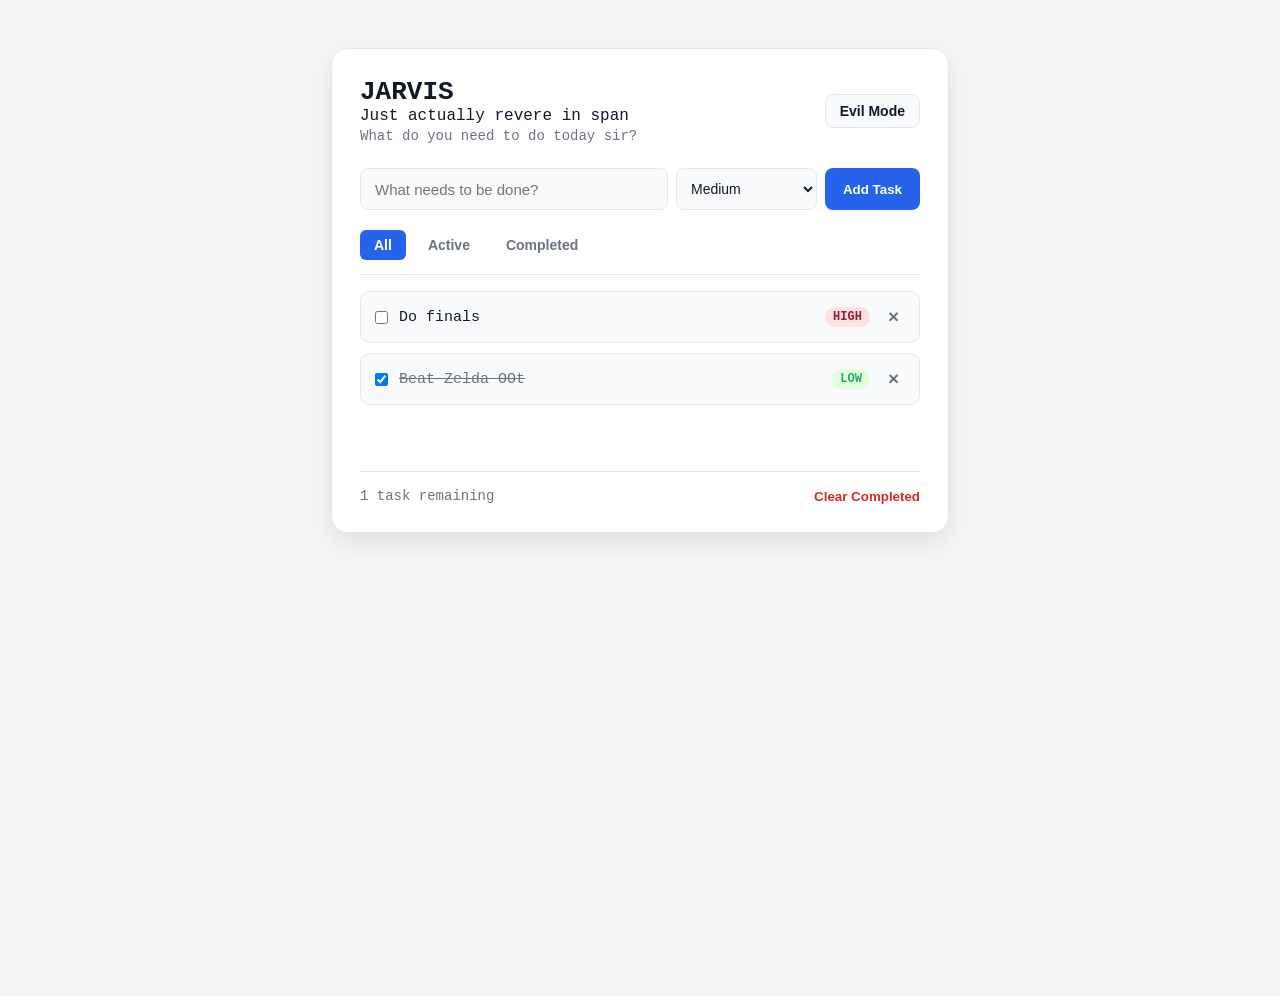
==== Week6/index.html @ f925788b "Add files via upload Week 6" ====
<!DOCTYPE html>
<html lang="en">
<head>
  <meta charset="UTF-8">
  <meta name="viewport" content="width=device-width, initial-scale=1.0">
  <title>Daily To-Do List</title>
  <link rel="stylesheet" href="styles.css">
  <script src="script.js" defer></script>
</head>

<body>
  <main class="app-container">
    <header class="app-header">
      <div>
        <h1>JARVIS</h1>
        <p>Just actually revere in span</p>
        <p class="subtitle">What do you need to do today sir?</p>
      </div>
    <!-- interaction 5 -->
      <button id="theme-toggle-btn" class="icon-btn" type="button" aria-label="Toggle color theme">
        Evil Mode
      </button>
    </header>

    <!-- interaction 1 -->
    <form id="todo-form" class="todo-form">
      <input
        type="text"
        id="todo-input"
        placeholder="What needs to be done?"
        autocomplete="off"
        required
      >
      <select id="priority-select" aria-label="Task priority">
        <option value="low">Low</option>
        <option value="medium" selected>Medium</option>
        <option value="high">High</option>
        <option value="dothisrn">Do this rn or die</option>
      </select>
      <button type="submit" class="primary-btn">Add Task</button>
    </form>

    <!-- interaction 3 -->
    <nav class="filter-bar" aria-label="Task filters">
      <button type="button" class="filter-btn active" data-filter="all">All</button>
      <button type="button" class="filter-btn" data-filter="active">Active</button>
      <button type="button" class="filter-btn" data-filter="completed">Completed</button>
    </nav>

    <!-- Interaction 2 -->
    <ul id="todo-list" class="todo-list"></ul>

    <footer class="app-footer">
      <span id="task-counter">0 tasks remaining</span>
      <!-- Interaction 4 -->
      <button type="button" id="clear-completed-btn" class="text-btn">
        Clear Completed
      </button>
    </footer>
  </main>
</body>
</html>
---- Week6/styles.css ----
:root {
  --bg-page: #f3f4f6;
  --bg-card: #ffffff;
  --bg-subtle: #f9fafb;
  --text-main: #111827;
  --text-muted: #6b7280;
  --border-color: #e5e7eb;
  --accent: #2563eb;
  --accent-hover: #1d4ed8;
  --danger: #dc2626;
  --shadow: 0 10px 25px rgba(0, 0, 0, 0.08);
}

/* this is wokring so yeah */
body.dark-theme {
  --bg-page: #0f172a;
  --bg-card: #1e293b;
  --bg-subtle: #0f172a;
  --text-main: #f8fafc;
  --text-muted: #94a3b8;
  --border-color: #334155;
  --accent: #3b82f6;
  --accent-hover: #60a5fa;
  --danger: #f87171;
  --shadow: 0 10px 25px rgba(0, 0, 0, 0.35);
}

* {
  margin: 0;
  padding: 0;
}

body {
  font-family: 'Courier New', Courier, monospace;
  background-color: var(--bg-page);
  color: var(--text-main);
  min-height: 100vh;
  display: flex;
  justify-content: center;
  align-items: flex-start;
  padding: 48px 16px;
  transition: background-color 0.25s ease, color 0.25s ease;
}

.app-container {
  width: 100%;
  max-width: 560px;
  background-color: var(--bg-card);
  border: 1px solid var(--border-color);
  border-radius: 16px;
  padding: 28px;
  box-shadow: var(--shadow);
}

.app-header {
  display: flex;
  justify-content: space-between;
  align-items: center;
  margin-bottom: 24px;
}

.app-header h1 {
  font-size: 26px;
  font-weight: 700;
}

.subtitle {
  color: var(--text-muted);
  font-size: 14px;
  margin-top: 3px;
}

.icon-btn {
  background-color: var(--bg-subtle);
  color: var(--text-main);
  border: 1px solid var(--border-color);
  padding: 8px 14px;
  border-radius: 8px;
  font-size: 14px;
  font-weight: 600;
  cursor: pointer;
}

.todo-form {
  display: flex;
  gap: 8px;
  margin-bottom: 20px;
}

.todo-form input {
  flex: 1;
  padding: 11px 14px;
  border: 1px solid var(--border-color);
  border-radius: 8px;
  background-color: var(--bg-subtle);
  color: var(--text-main);
  font-size: 15px;
}

.todo-form select {
  padding: 11px 10px;
  border: 1px solid var(--border-color);
  border-radius: 8px;
  background-color: var(--bg-subtle);
  color: var(--text-main);
  font-size: 14px;
}

.primary-btn {
  background-color: var(--accent);
  color: #ffffff;
  border: none;
  padding: 11px 18px;
  border-radius: 8px;
  font-weight: 600;
  cursor: pointer;
}

.primary-btn:hover {
  background-color: var(--accent-hover);
}

.filter-bar {
  display: flex;
  gap: 8px;
  border-bottom: 1px solid var(--border-color);
  padding-bottom: 14px;
  margin-bottom: 16px;
}

.filter-btn {
  background: transparent;
  border: 1px solid transparent;
  color: var(--text-muted);
  padding: 6px 13px;
  border-radius: 6px;
  font-size: 14px;
  font-weight: 600;
  cursor: pointer;
}

.filter-btn.active {
  background-color: var(--accent);
  color: #ffffff;
}

.todo-list {
  list-style: none;
  display: flex;
  flex-direction: column;
  gap: 10px;
  min-height: 160px;
}

.todo-item {
  display: flex;
  align-items: center;
  justify-content: space-between;
  gap: 12px;
  padding: 12px 14px;
  background-color: var(--bg-subtle);
  border: 1px solid var(--border-color);
  border-radius: 10px;
}

.todo-left {
  display: flex;
  align-items: center;
  gap: 11px;
  flex: 1;
  cursor: pointer;
}

.todo-text {
  font-size: 15px;
  word-break: break-word;
}

.todo-item.completed .todo-text {
  text-decoration: line-through;
  color: var(--text-muted);
}

.badge {
  font-size: 12px;
  font-weight: 700;
  text-transform: uppercase;
  padding: 3px 8px;
  border-radius: 999px;
}

.badge.low {
  background-color: #e1fedb;
  color: #1eaf70;
}

.badge.medium {
  background-color: #a19ee5;
  color: #170e92;
}

.badge.high {
  background-color: #fee2e2;
  color: #991b30;
}

.badge.dothisrn {
  background-color: #000000;
  color: #ff002b;
}

.delete-btn {
  background: transparent;
  border: none;
  color: var(--text-muted);
  font-size: 19px;
  font-weight: 700;
  cursor: pointer;
  padding: 2px 6px;
}

.delete-btn:hover {
  color: var(--danger);
}

.empty-message {
  text-align: center;
  color: var(--text-muted);
  padding: 40px 0;
  font-size: 15px;
}

.app-footer {
  display: flex;
  justify-content: space-between;
  align-items: center;
  margin-top: 20px;
  padding-top: 16px;
  border-top: 1px solid var(--border-color);
  font-size: 14px;
  color: var(--text-muted);
}

.text-btn {
  background: transparent;
  border: none;
  color: var(--danger);
  font-weight: 600;
  cursor: pointer;
}

.text-btn:hover {
  text-decoration: underline;
}
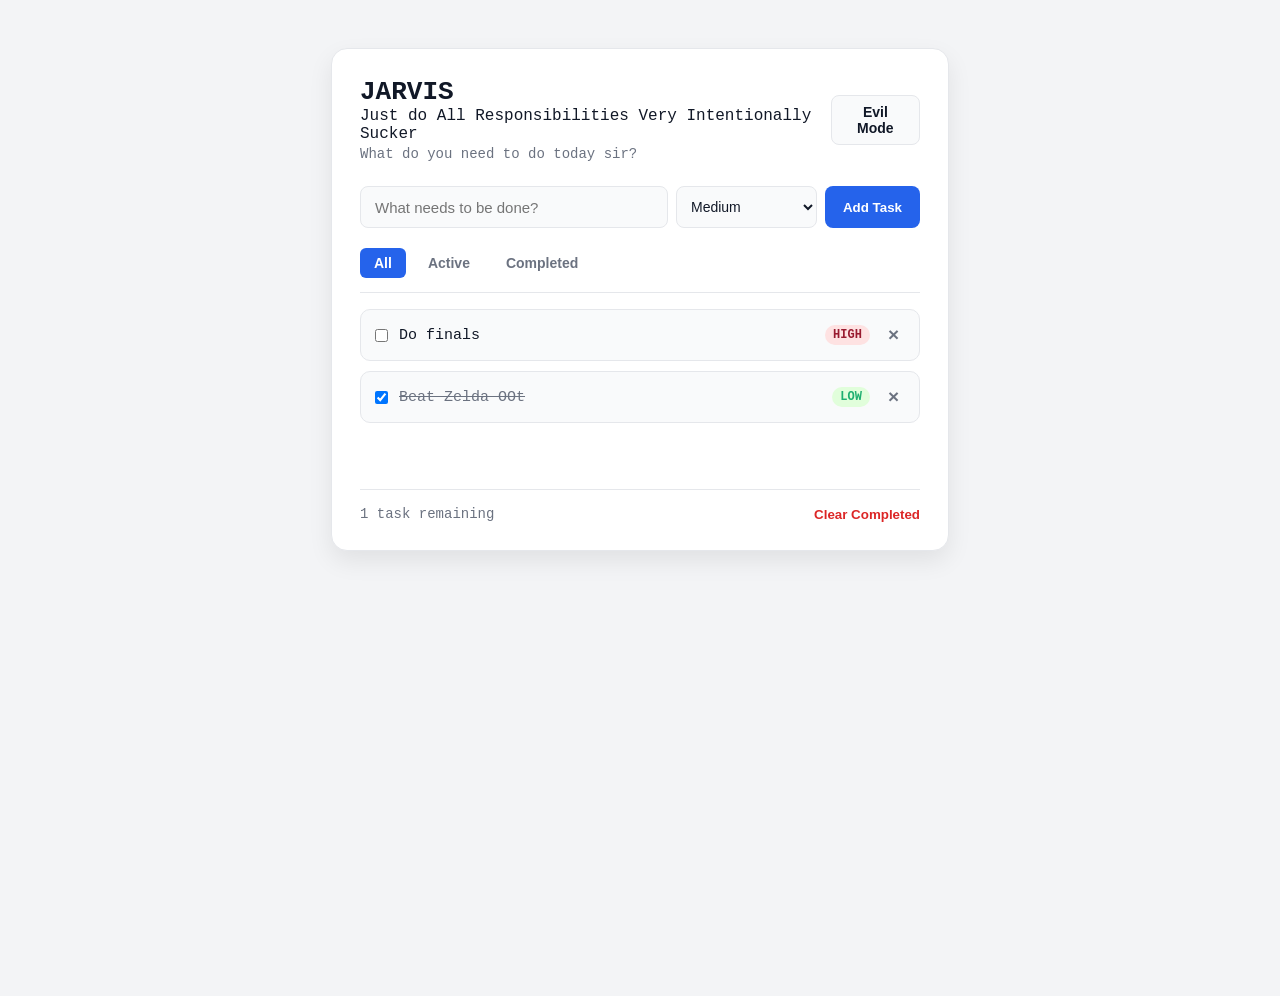
==== commit ca2830aa: "Add files via upload Adjusted formatting" ====
--- a/Week6/index.html
+++ b/Week6/index.html
@@ -13,7 +13,7 @@
     <header class="app-header">
       <div>
         <h1>JARVIS</h1>
-        <p>Just actually revere in span</p>
+        <p>Just do All Responsibilities Very Intentionally Sucker</p>
         <p class="subtitle">What do you need to do today sir?</p>
       </div>
     <!-- interaction 5 -->
@@ -35,7 +35,7 @@
         <option value="low">Low</option>
         <option value="medium" selected>Medium</option>
         <option value="high">High</option>
-        <option value="dothisrn">Do this rn or die</option>
+        <option value="do this rn">Do this rn or die</option>
       </select>
       <button type="submit" class="primary-btn">Add Task</button>
     </form>
